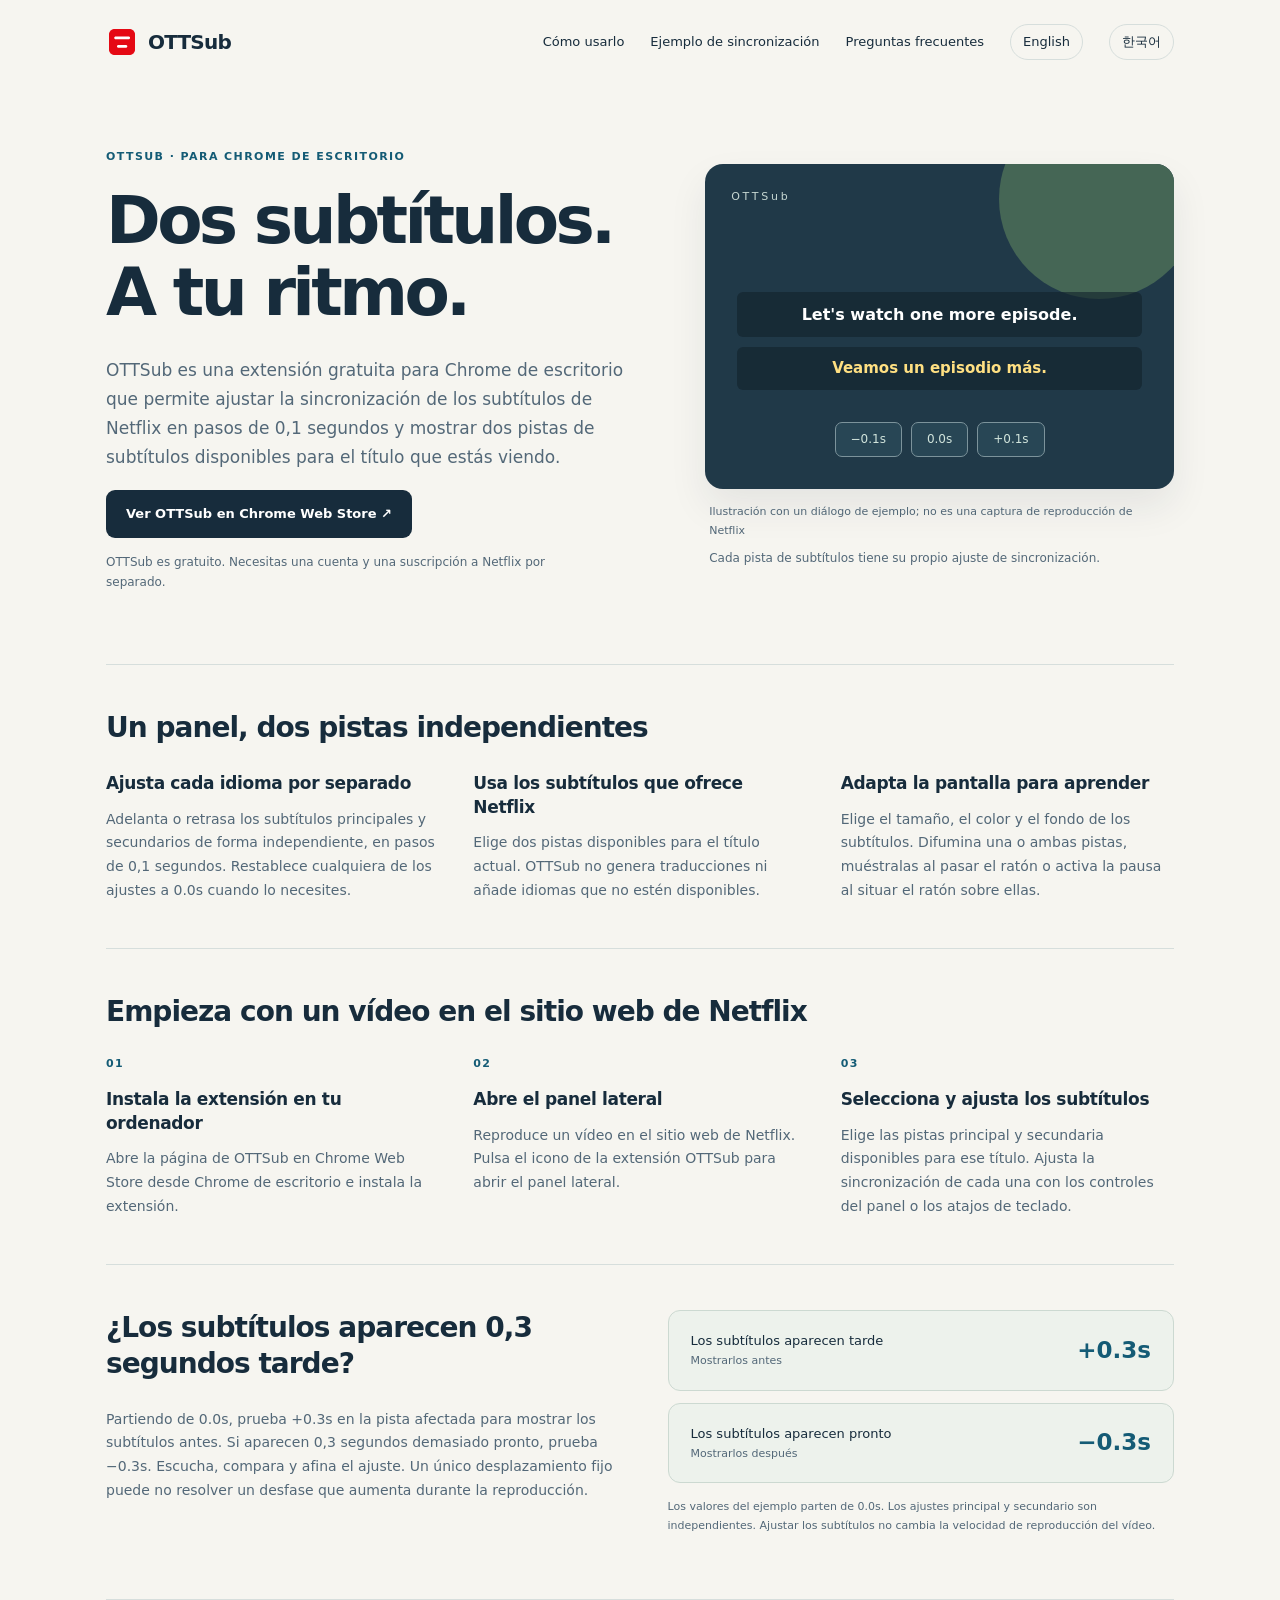
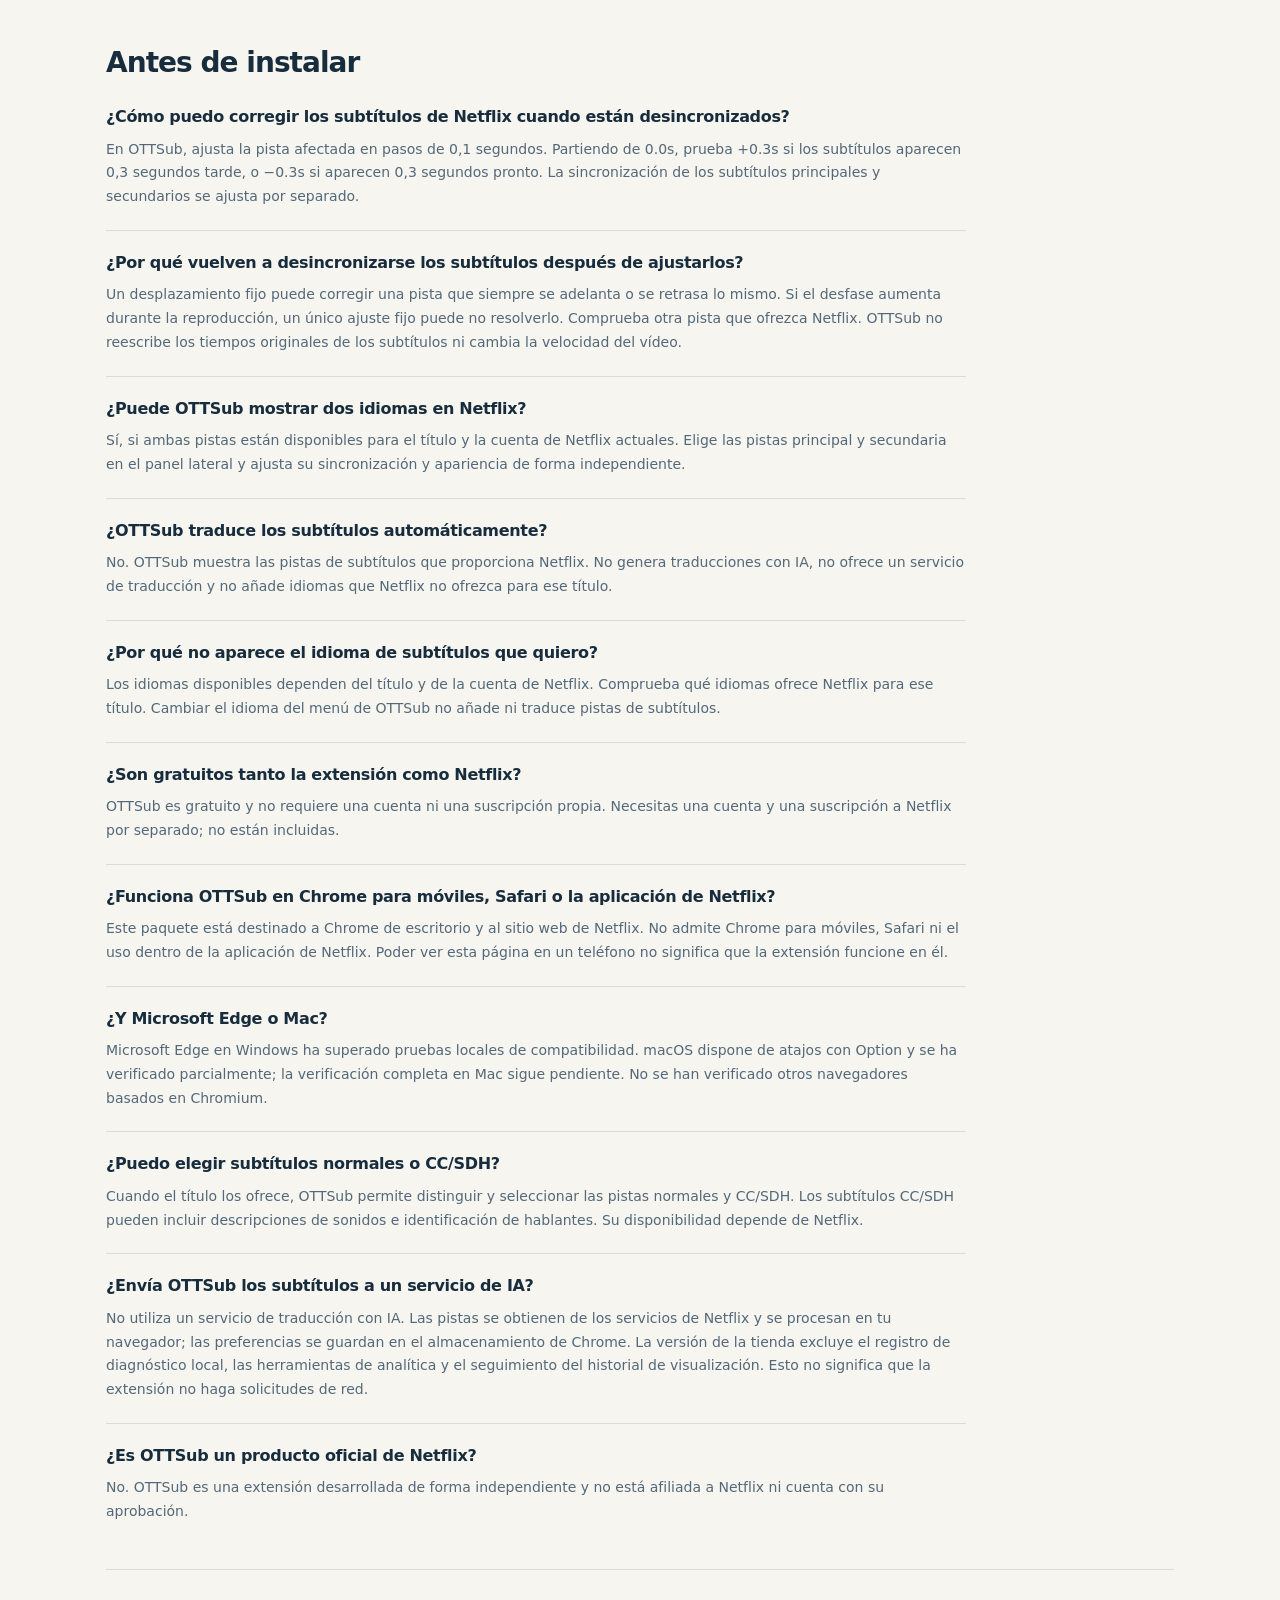
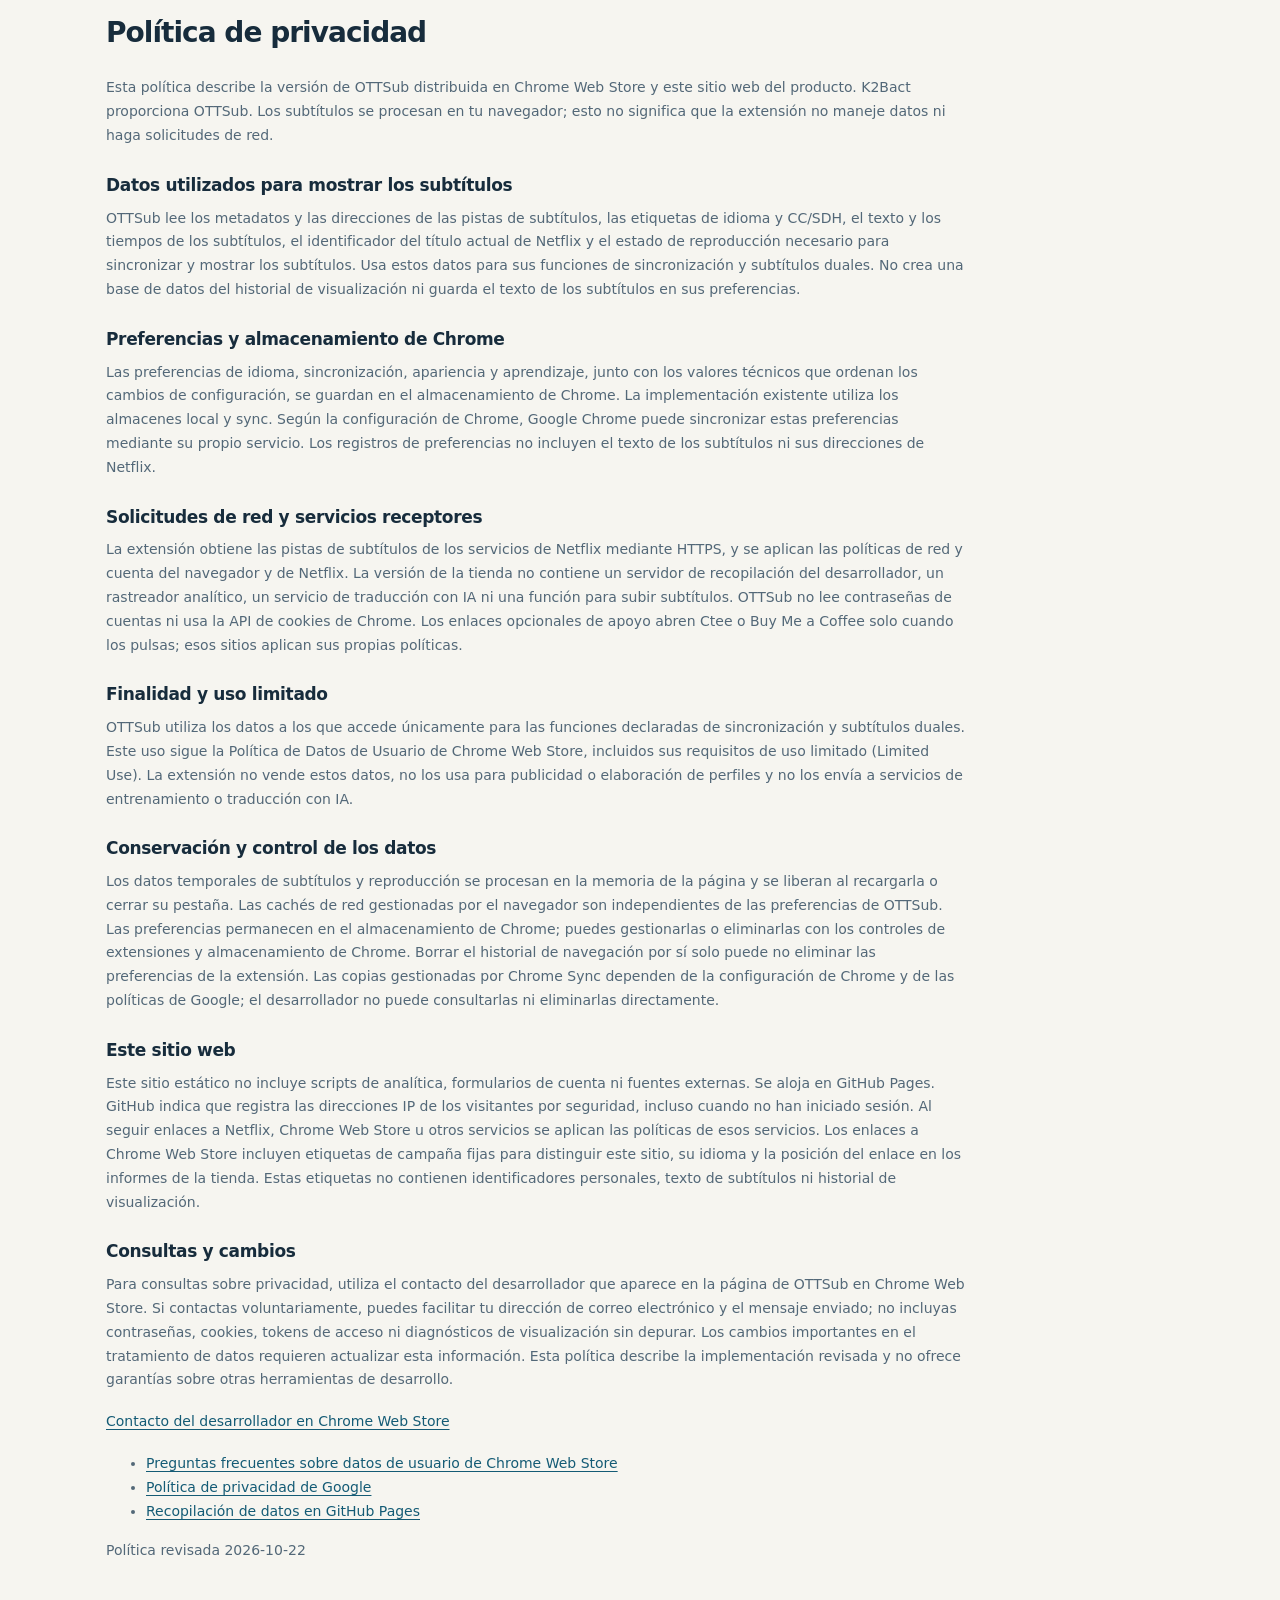
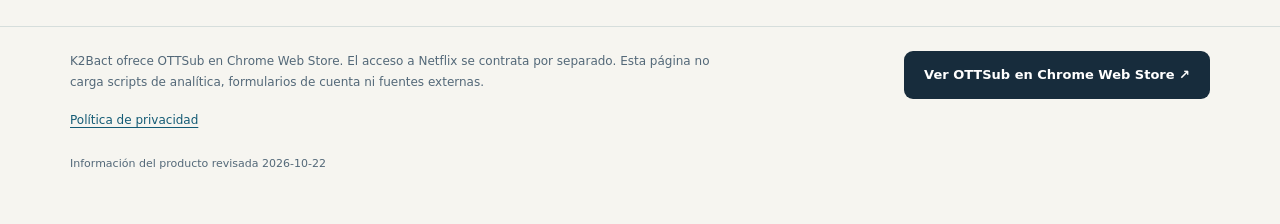
==== es/index.html @ af23ec10 "Add Spanish product page and three-language navigation" ====
<!doctype html>
<html lang="es">
<head>
<meta charset="utf-8"><meta name="viewport" content="width=device-width,initial-scale=1">
<title>OTTSub — Sincronización y subtítulos duales de Netflix para Chrome</title><meta name="description" content="Ajusta los subtítulos de Netflix en pasos de 0,1 segundos y muestra dos idiomas disponibles con OTTSub, una extensión gratuita para Chrome de escritorio. Netflix requiere una suscripción aparte.">
<meta name="robots" content="index,follow">
<meta property="og:type" content="website"><meta property="og:site_name" content="OTTSub"><meta property="og:title" content="OTTSub — Sincronización y subtítulos duales de Netflix para Chrome"><meta property="og:description" content="Ajusta los subtítulos de Netflix en pasos de 0,1 segundos y muestra dos idiomas disponibles con OTTSub, una extensión gratuita para Chrome de escritorio. Netflix requiere una suscripción aparte.">
<link rel="canonical" href="https://k2bact.github.io/ottsub-site/es/">
<link rel="alternate" hreflang="en" href="https://k2bact.github.io/ottsub-site/">
<link rel="alternate" hreflang="ko" href="https://k2bact.github.io/ottsub-site/ko/">
<link rel="alternate" hreflang="es" href="https://k2bact.github.io/ottsub-site/es/">
<link rel="alternate" hreflang="x-default" href="https://k2bact.github.io/ottsub-site/">
<meta property="og:url" content="https://k2bact.github.io/ottsub-site/es/">
<link rel="icon" href="../assets/icon.png"><link rel="stylesheet" href="../assets/site.css">
<script type="application/ld+json">{"@context":"https://schema.org","@type":"SoftwareApplication","name":"OTTSub","alternateName":"OTTSub - Subtitle Sync & Dual Subtitles for Netflix","identifier":"hlcahpgeildbabcchpkhemjjgjapbdkd","url":"https://k2bact.github.io/ottsub-site/es/","sameAs":["https://chromewebstore.google.com/detail/ottsub-subtitle-sync-dual/hlcahpgeildbabcchpkhemjjgjapbdkd"],"applicationCategory":"BrowserApplication","description":"OTTSub es una extensión gratuita para Chrome de escritorio que permite ajustar la sincronización de los subtítulos de Netflix en pasos de 0,1 segundos y mostrar dos pistas de subtítulos disponibles para el título que estás viendo.","inLanguage":"es","softwareRequirements":"OTTSub es gratuito. Necesitas una cuenta y una suscripción a Netflix por separado.","isAccessibleForFree":true,"offers":{"@type":"Offer","price":"0","priceCurrency":"USD","url":"https://chromewebstore.google.com/detail/ottsub-subtitle-sync-dual/hlcahpgeildbabcchpkhemjjgjapbdkd"},"featureList":["Adelanta o retrasa los subtítulos principales y secundarios de forma independiente, en pasos de 0,1 segundos. Restablece cualquiera de los ajustes a 0.0s cuando lo necesites.","Elige dos pistas disponibles para el título actual. OTTSub no genera traducciones ni añade idiomas que no estén disponibles.","Elige el tamaño, el color y el fondo de los subtítulos. Difumina una o ambas pistas, muéstralas al pasar el ratón o activa la pausa al situar el ratón sobre ellas."]}</script>
</head>
<body>
<a class="skip" href="#main">Ir al contenido</a>

<header class="wrap nav"><a class="brand" href="./"><img src="../assets/icon.png" alt="" width="32" height="32">OTTSub</a><nav aria-label="Navegación de la página" class="nav-links"><a href="#start">Cómo usarlo</a><a href="#timing">Ejemplo de sincronización</a><a href="#questions">Preguntas frecuentes</a><a class="language" href="../" lang="en" hreflang="en">English</a><a class="language" href="../ko/" lang="ko" hreflang="ko">한국어</a></nav></header>
<main id="main" class="wrap">
<div class="hero"><div><p class="eyebrow">OTTSub · para Chrome de escritorio</p><h1>Dos subtítulos.
A tu ritmo.</h1><p class="intro">OTTSub es una extensión gratuita para Chrome de escritorio que permite ajustar la sincronización de los subtítulos de Netflix en pasos de 0,1 segundos y mostrar dos pistas de subtítulos disponibles para el título que estás viendo.</p><a class="button" href="https://chromewebstore.google.com/detail/ottsub-subtitle-sync-dual/hlcahpgeildbabcchpkhemjjgjapbdkd?utm_source=ottsub_site&amp;utm_medium=referral&amp;utm_campaign=site_help_20261022_es_hero&amp;utm_content=es_hero">Ver OTTSub en Chrome Web Store ↗</a><p class="cost">OTTSub es gratuito. Necesitas una cuenta y una suscripción a Netflix por separado.</p></div>
<figure class="demo"><div class="screen"><span class="wordmark" aria-hidden="true">OTTSub</span><p class="subtitle" lang="en">Let&#39;s watch one more episode.</p><p class="subtitle secondary" lang="es">Veamos un episodio más.</p><div class="timing-chips" aria-hidden="true"><span class="chip">−0.1s</span><span class="chip">0.0s</span><span class="chip">+0.1s</span></div></div><figcaption>Ilustración con un diálogo de ejemplo; no es una captura de reproducción de Netflix</figcaption><p class="demo-note">Cada pista de subtítulos tiene su propio ajuste de sincronización.</p></figure></div>
<section aria-labelledby="features"><h2 id="features">Un panel, dos pistas independientes</h2><div class="features"><article><h3>Ajusta cada idioma por separado</h3><p>Adelanta o retrasa los subtítulos principales y secundarios de forma independiente, en pasos de 0,1 segundos. Restablece cualquiera de los ajustes a 0.0s cuando lo necesites.</p></article><article><h3>Usa los subtítulos que ofrece Netflix</h3><p>Elige dos pistas disponibles para el título actual. OTTSub no genera traducciones ni añade idiomas que no estén disponibles.</p></article><article><h3>Adapta la pantalla para aprender</h3><p>Elige el tamaño, el color y el fondo de los subtítulos. Difumina una o ambas pistas, muéstralas al pasar el ratón o activa la pausa al situar el ratón sobre ellas.</p></article></div></section>
<section id="start" aria-labelledby="steps-title"><h2 id="steps-title">Empieza con un vídeo en el sitio web de Netflix</h2><ol class="steps"><li><h3>Instala la extensión en tu ordenador</h3><p>Abre la página de OTTSub en Chrome Web Store desde Chrome de escritorio e instala la extensión.</p></li><li><h3>Abre el panel lateral</h3><p>Reproduce un vídeo en el sitio web de Netflix. Pulsa el icono de la extensión OTTSub para abrir el panel lateral.</p></li><li><h3>Selecciona y ajusta los subtítulos</h3><p>Elige las pistas principal y secundaria disponibles para ese título. Ajusta la sincronización de cada una con los controles del panel o los atajos de teclado.</p></li></ol></section>
<section id="timing" class="example" aria-labelledby="timing-title"><div><h2 id="timing-title">¿Los subtítulos aparecen 0,3 segundos tarde?</h2><p>Partiendo de 0.0s, prueba +0.3s en la pista afectada para mostrar los subtítulos antes. Si aparecen 0,3 segundos demasiado pronto, prueba −0.3s. Escucha, compara y afina el ajuste. Un único desplazamiento fijo puede no resolver un desfase que aumenta durante la reproducción.</p></div><div><div class="offsets"><div class="offset-row"><span>Los subtítulos aparecen tarde</span><strong>+0.3s</strong><small>Mostrarlos antes</small></div><div class="offset-row"><span>Los subtítulos aparecen pronto</span><strong>−0.3s</strong><small>Mostrarlos después</small></div></div><p class="fine-print">Los valores del ejemplo parten de 0.0s. Los ajustes principal y secundario son independientes. Ajustar los subtítulos no cambia la velocidad de reproducción del vídeo.</p></div></section>
<section id="questions" aria-labelledby="faq-title"><h2 id="faq-title">Antes de instalar</h2><div class="faq"><article><h3>¿Cómo puedo corregir los subtítulos de Netflix cuando están desincronizados?</h3><p>En OTTSub, ajusta la pista afectada en pasos de 0,1 segundos. Partiendo de 0.0s, prueba +0.3s si los subtítulos aparecen 0,3 segundos tarde, o −0.3s si aparecen 0,3 segundos pronto. La sincronización de los subtítulos principales y secundarios se ajusta por separado.</p></article><article><h3>¿Por qué vuelven a desincronizarse los subtítulos después de ajustarlos?</h3><p>Un desplazamiento fijo puede corregir una pista que siempre se adelanta o se retrasa lo mismo. Si el desfase aumenta durante la reproducción, un único ajuste fijo puede no resolverlo. Comprueba otra pista que ofrezca Netflix. OTTSub no reescribe los tiempos originales de los subtítulos ni cambia la velocidad del vídeo.</p></article><article><h3>¿Puede OTTSub mostrar dos idiomas en Netflix?</h3><p>Sí, si ambas pistas están disponibles para el título y la cuenta de Netflix actuales. Elige las pistas principal y secundaria en el panel lateral y ajusta su sincronización y apariencia de forma independiente.</p></article><article><h3>¿OTTSub traduce los subtítulos automáticamente?</h3><p>No. OTTSub muestra las pistas de subtítulos que proporciona Netflix. No genera traducciones con IA, no ofrece un servicio de traducción y no añade idiomas que Netflix no ofrezca para ese título.</p></article><article><h3>¿Por qué no aparece el idioma de subtítulos que quiero?</h3><p>Los idiomas disponibles dependen del título y de la cuenta de Netflix. Comprueba qué idiomas ofrece Netflix para ese título. Cambiar el idioma del menú de OTTSub no añade ni traduce pistas de subtítulos.</p></article><article><h3>¿Son gratuitos tanto la extensión como Netflix?</h3><p>OTTSub es gratuito y no requiere una cuenta ni una suscripción propia. Necesitas una cuenta y una suscripción a Netflix por separado; no están incluidas.</p></article><article><h3>¿Funciona OTTSub en Chrome para móviles, Safari o la aplicación de Netflix?</h3><p>Este paquete está destinado a Chrome de escritorio y al sitio web de Netflix. No admite Chrome para móviles, Safari ni el uso dentro de la aplicación de Netflix. Poder ver esta página en un teléfono no significa que la extensión funcione en él.</p></article><article><h3>¿Y Microsoft Edge o Mac?</h3><p>Microsoft Edge en Windows ha superado pruebas locales de compatibilidad. macOS dispone de atajos con Option y se ha verificado parcialmente; la verificación completa en Mac sigue pendiente. No se han verificado otros navegadores basados en Chromium.</p></article><article><h3>¿Puedo elegir subtítulos normales o CC/SDH?</h3><p>Cuando el título los ofrece, OTTSub permite distinguir y seleccionar las pistas normales y CC/SDH. Los subtítulos CC/SDH pueden incluir descripciones de sonidos e identificación de hablantes. Su disponibilidad depende de Netflix.</p></article><article><h3>¿Envía OTTSub los subtítulos a un servicio de IA?</h3><p>No utiliza un servicio de traducción con IA. Las pistas se obtienen de los servicios de Netflix y se procesan en tu navegador; las preferencias se guardan en el almacenamiento de Chrome. La versión de la tienda excluye el registro de diagnóstico local, las herramientas de analítica y el seguimiento del historial de visualización. Esto no significa que la extensión no haga solicitudes de red.</p></article><article><h3>¿Es OTTSub un producto oficial de Netflix?</h3><p>No. OTTSub es una extensión desarrollada de forma independiente y no está afiliada a Netflix ni cuenta con su aprobación.</p></article></div></section>
<section id="privacy" class="privacy" aria-labelledby="privacy-title"><h2 id="privacy-title">Política de privacidad</h2><div class="policy-body"><p>Esta política describe la versión de OTTSub distribuida en Chrome Web Store y este sitio web del producto. K2Bact proporciona OTTSub. Los subtítulos se procesan en tu navegador; esto no significa que la extensión no maneje datos ni haga solicitudes de red.</p><article><h3>Datos utilizados para mostrar los subtítulos</h3><p>OTTSub lee los metadatos y las direcciones de las pistas de subtítulos, las etiquetas de idioma y CC/SDH, el texto y los tiempos de los subtítulos, el identificador del título actual de Netflix y el estado de reproducción necesario para sincronizar y mostrar los subtítulos. Usa estos datos para sus funciones de sincronización y subtítulos duales. No crea una base de datos del historial de visualización ni guarda el texto de los subtítulos en sus preferencias.</p></article><article><h3>Preferencias y almacenamiento de Chrome</h3><p>Las preferencias de idioma, sincronización, apariencia y aprendizaje, junto con los valores técnicos que ordenan los cambios de configuración, se guardan en el almacenamiento de Chrome. La implementación existente utiliza los almacenes local y sync. Según la configuración de Chrome, Google Chrome puede sincronizar estas preferencias mediante su propio servicio. Los registros de preferencias no incluyen el texto de los subtítulos ni sus direcciones de Netflix.</p></article><article><h3>Solicitudes de red y servicios receptores</h3><p>La extensión obtiene las pistas de subtítulos de los servicios de Netflix mediante HTTPS, y se aplican las políticas de red y cuenta del navegador y de Netflix. La versión de la tienda no contiene un servidor de recopilación del desarrollador, un rastreador analítico, un servicio de traducción con IA ni una función para subir subtítulos. OTTSub no lee contraseñas de cuentas ni usa la API de cookies de Chrome. Los enlaces opcionales de apoyo abren Ctee o Buy Me a Coffee solo cuando los pulsas; esos sitios aplican sus propias políticas.</p></article><article><h3>Finalidad y uso limitado</h3><p>OTTSub utiliza los datos a los que accede únicamente para las funciones declaradas de sincronización y subtítulos duales. Este uso sigue la Política de Datos de Usuario de Chrome Web Store, incluidos sus requisitos de uso limitado (Limited Use). La extensión no vende estos datos, no los usa para publicidad o elaboración de perfiles y no los envía a servicios de entrenamiento o traducción con IA.</p></article><article><h3>Conservación y control de los datos</h3><p>Los datos temporales de subtítulos y reproducción se procesan en la memoria de la página y se liberan al recargarla o cerrar su pestaña. Las cachés de red gestionadas por el navegador son independientes de las preferencias de OTTSub. Las preferencias permanecen en el almacenamiento de Chrome; puedes gestionarlas o eliminarlas con los controles de extensiones y almacenamiento de Chrome. Borrar el historial de navegación por sí solo puede no eliminar las preferencias de la extensión. Las copias gestionadas por Chrome Sync dependen de la configuración de Chrome y de las políticas de Google; el desarrollador no puede consultarlas ni eliminarlas directamente.</p></article><article><h3>Este sitio web</h3><p>Este sitio estático no incluye scripts de analítica, formularios de cuenta ni fuentes externas. Se aloja en GitHub Pages. GitHub indica que registra las direcciones IP de los visitantes por seguridad, incluso cuando no han iniciado sesión. Al seguir enlaces a Netflix, Chrome Web Store u otros servicios se aplican las políticas de esos servicios. Los enlaces a Chrome Web Store incluyen etiquetas de campaña fijas para distinguir este sitio, su idioma y la posición del enlace en los informes de la tienda. Estas etiquetas no contienen identificadores personales, texto de subtítulos ni historial de visualización.</p></article><article><h3>Consultas y cambios</h3><p>Para consultas sobre privacidad, utiliza el contacto del desarrollador que aparece en la página de OTTSub en Chrome Web Store. Si contactas voluntariamente, puedes facilitar tu dirección de correo electrónico y el mensaje enviado; no incluyas contraseñas, cookies, tokens de acceso ni diagnósticos de visualización sin depurar. Los cambios importantes en el tratamiento de datos requieren actualizar esta información. Esta política describe la implementación revisada y no ofrece garantías sobre otras herramientas de desarrollo.</p></article><p><a href="https://chromewebstore.google.com/detail/ottsub-subtitle-sync-dual/hlcahpgeildbabcchpkhemjjgjapbdkd?utm_source=ottsub_site&amp;utm_medium=referral&amp;utm_campaign=site_help_20261022_es_privacy&amp;utm_content=es_privacy">Contacto del desarrollador en Chrome Web Store</a></p><ul><li><a href="https://developer.chrome.com/docs/webstore/program-policies/user-data-faq">Preguntas frecuentes sobre datos de usuario de Chrome Web Store</a></li><li><a href="https://policies.google.com/privacy">Política de privacidad de Google</a></li><li><a href="https://docs.github.com/en/pages/getting-started-with-github-pages/what-is-github-pages#data-collection">Recopilación de datos en GitHub Pages</a></li></ul><p class="reviewed">Política revisada <time datetime="2026-10-22">2026-10-22</time></p></div></section>
</main><footer><div class="wrap closing"><div><p>K2Bact ofrece OTTSub en Chrome Web Store. El acceso a Netflix se contrata por separado. Esta página no carga scripts de analítica, formularios de cuenta ni fuentes externas.</p><p><a href="#privacy">Política de privacidad</a></p><span class="reviewed">Información del producto revisada <time datetime="2026-10-22">2026-10-22</time></span></div><a class="button" href="https://chromewebstore.google.com/detail/ottsub-subtitle-sync-dual/hlcahpgeildbabcchpkhemjjgjapbdkd?utm_source=ottsub_site&amp;utm_medium=referral&amp;utm_campaign=site_help_20261022_es_footer&amp;utm_content=es_footer">Ver OTTSub en Chrome Web Store ↗</a></div></footer>
</body></html>
---- assets/site.css ----
:root{color-scheme:light;--paper:#f6f5f0;--ink:#172c3c;--muted:#536878;--line:#d6dedc;--blue:#145b75;--mint:#dce9df;--white:#fff;--radius:18px;font-family:Inter,ui-sans-serif,system-ui,-apple-system,BlinkMacSystemFont,"Segoe UI","Malgun Gothic",sans-serif}
*{box-sizing:border-box}html{scroll-behavior:smooth;scroll-padding-top:24px}body{margin:0;background:var(--paper);color:var(--ink);line-height:1.7}a{color:var(--blue);text-underline-offset:.22em}a:hover{text-decoration-thickness:2px}a:focus-visible{outline:3px solid #b06a21;outline-offset:5px;border-radius:3px}.skip{position:absolute;top:-100px;left:20px;padding:10px;background:var(--white);z-index:10}.skip:focus{top:10px}.wrap{max-width:1140px;margin:auto;padding:0 36px}.preview{margin:0;background:var(--mint);text-align:center;padding:9px 20px;font-size:12px;color:#264b3b}.nav{display:flex;align-items:center;justify-content:space-between;gap:24px;padding-top:24px;padding-bottom:24px}.brand{display:inline-flex;align-items:center;gap:10px;color:var(--ink);font-size:20px;font-weight:800;text-decoration:none;letter-spacing:-.04em}.brand img{width:32px;height:32px}.nav-links{display:flex;align-items:center;gap:26px;font-size:13px}.nav-links a{text-decoration:none;color:var(--ink)}.language{border:1px solid var(--line);padding:6px 12px;border-radius:99px;white-space:nowrap}.hero{display:grid;grid-template-columns:1.15fr 1fr;align-items:center;gap:60px;padding:64px 0 72px}.eyebrow{text-transform:uppercase;letter-spacing:.13em;font-size:11px;font-weight:800;color:var(--blue);margin:0 0 18px}h1{font-size:clamp(42px,5.2vw,66px);font-weight:650;letter-spacing:-.055em;line-height:1.1;margin:0 0 26px;white-space:pre-line}p{margin:0 0 18px}.intro{font-size:17px;color:var(--muted);max-width:560px}.button{display:inline-block;background:var(--ink);color:#fff;text-decoration:none;border-radius:9px;padding:13px 20px;font-size:13px;font-weight:650}.button:hover{background:var(--blue)}.cost{color:var(--muted);font-size:12px;margin:14px 0 0;max-width:470px}.demo{margin:0}.screen{border-radius:var(--radius);background:#203948;min-height:325px;overflow:hidden;box-shadow:0 18px 38px #172c3c14;display:flex;flex-direction:column;justify-content:flex-end;padding:32px;position:relative}.screen:before{content:"";position:absolute;width:200px;height:200px;border-radius:100%;background:#456655;top:-65px;right:-25px}.screen .wordmark{position:absolute;top:24px;left:26px;font-size:11px;letter-spacing:.25em;color:#c6d7d2}.subtitle{position:relative;text-align:center;margin:0 0 10px;padding:9px 10px;border-radius:6px;background:#12222c9e;color:#fff;font-weight:600;font-size:16px}.subtitle.secondary{color:#ffe082;font-size:15px}.timing-chips{display:flex;justify-content:center;gap:9px;position:relative;margin-top:22px}.chip{border:1px solid #7c939b;background:#284655;color:#d1e4dc;border-radius:7px;font-size:12px;padding:6px 15px;font-variant-numeric:tabular-nums}.demo figcaption{font-size:11px;color:var(--muted);margin:14px 4px 0}.demo-note{font-size:12px;margin:8px 4px;color:var(--muted)}section{border-top:1px solid var(--line);padding:45px 0}h2{font-size:28px;letter-spacing:-.035em;line-height:1.3;font-weight:650;margin:0 0 25px}h3{font-size:17px;line-height:1.4;margin:0 0 12px;letter-spacing:-.02em}.features{display:grid;grid-template-columns:repeat(3,1fr);gap:34px}.features p,.steps p{font-size:14px;color:var(--muted);margin-bottom:0}.steps{list-style:none;padding:0;margin:0;display:grid;grid-template-columns:repeat(3,1fr);gap:34px;counter-reset:step}.steps li{counter-increment:step}.steps li:before{content:"0" counter(step);color:var(--blue);font-size:11px;font-weight:800;display:block;margin-bottom:14px;letter-spacing:.12em}.example{display:grid;grid-template-columns:1fr 1fr;gap:55px;align-items:start}.example p{font-size:14px;color:var(--muted)}.offsets{display:grid;gap:12px}.offset-row{display:grid;grid-template-columns:1fr auto;gap:0 18px;padding:19px 22px;border:1px solid #ccd9d1;border-radius:12px;background:#edf2ec;font-size:13px}.offset-row strong{font-size:23px;color:var(--blue);grid-column:2;grid-row:1/3;align-self:center;font-variant-numeric:tabular-nums}.offset-row small{font-size:11px;color:var(--muted)}.example .fine-print{font-size:11px;margin-top:15px}.faq{max-width:860px}.faq article{padding:21px 0;border-bottom:1px solid var(--line)}.faq article:first-child{padding-top:0}.faq article:last-child{border-bottom:0;padding-bottom:0}.faq h3{font-size:16px;margin-bottom:9px}.faq p{font-size:14px;color:var(--muted);margin-bottom:0}.closing{padding:24px 0 48px;display:flex;justify-content:space-between;gap:30px;align-items:start}.closing p{font-size:12px;color:var(--muted);max-width:670px}.reviewed{font-size:11px;color:var(--muted)}footer{border-top:1px solid var(--line)}
@media(max-width:800px){.wrap{padding:0 24px}.nav-links{gap:16px}.nav-links a:not(.language){display:none}.hero{grid-template-columns:1fr;gap:35px;padding:38px 0 42px;max-width:650px}.intro{max-width:100%}.screen{min-height:280px}.features,.steps{grid-template-columns:1fr;gap:28px}.example{grid-template-columns:1fr;gap:18px}.closing{display:block}.closing .button{margin-top:8px}h2{font-size:25px}}
@media(prefers-reduced-motion:reduce){html{scroll-behavior:auto}}
.policy-body{max-width:860px;overflow-wrap:anywhere}.policy-body p,.policy-body li{font-size:14px;color:var(--muted)}.policy-body article{margin-top:26px}.policy-body h3{margin-bottom:9px}.policy-body a{color:var(--blue)}

/* Multiple language links wrap as a group on narrow screens. */
.nav,.nav-links{flex-wrap:wrap}.nav-links{row-gap:10px}
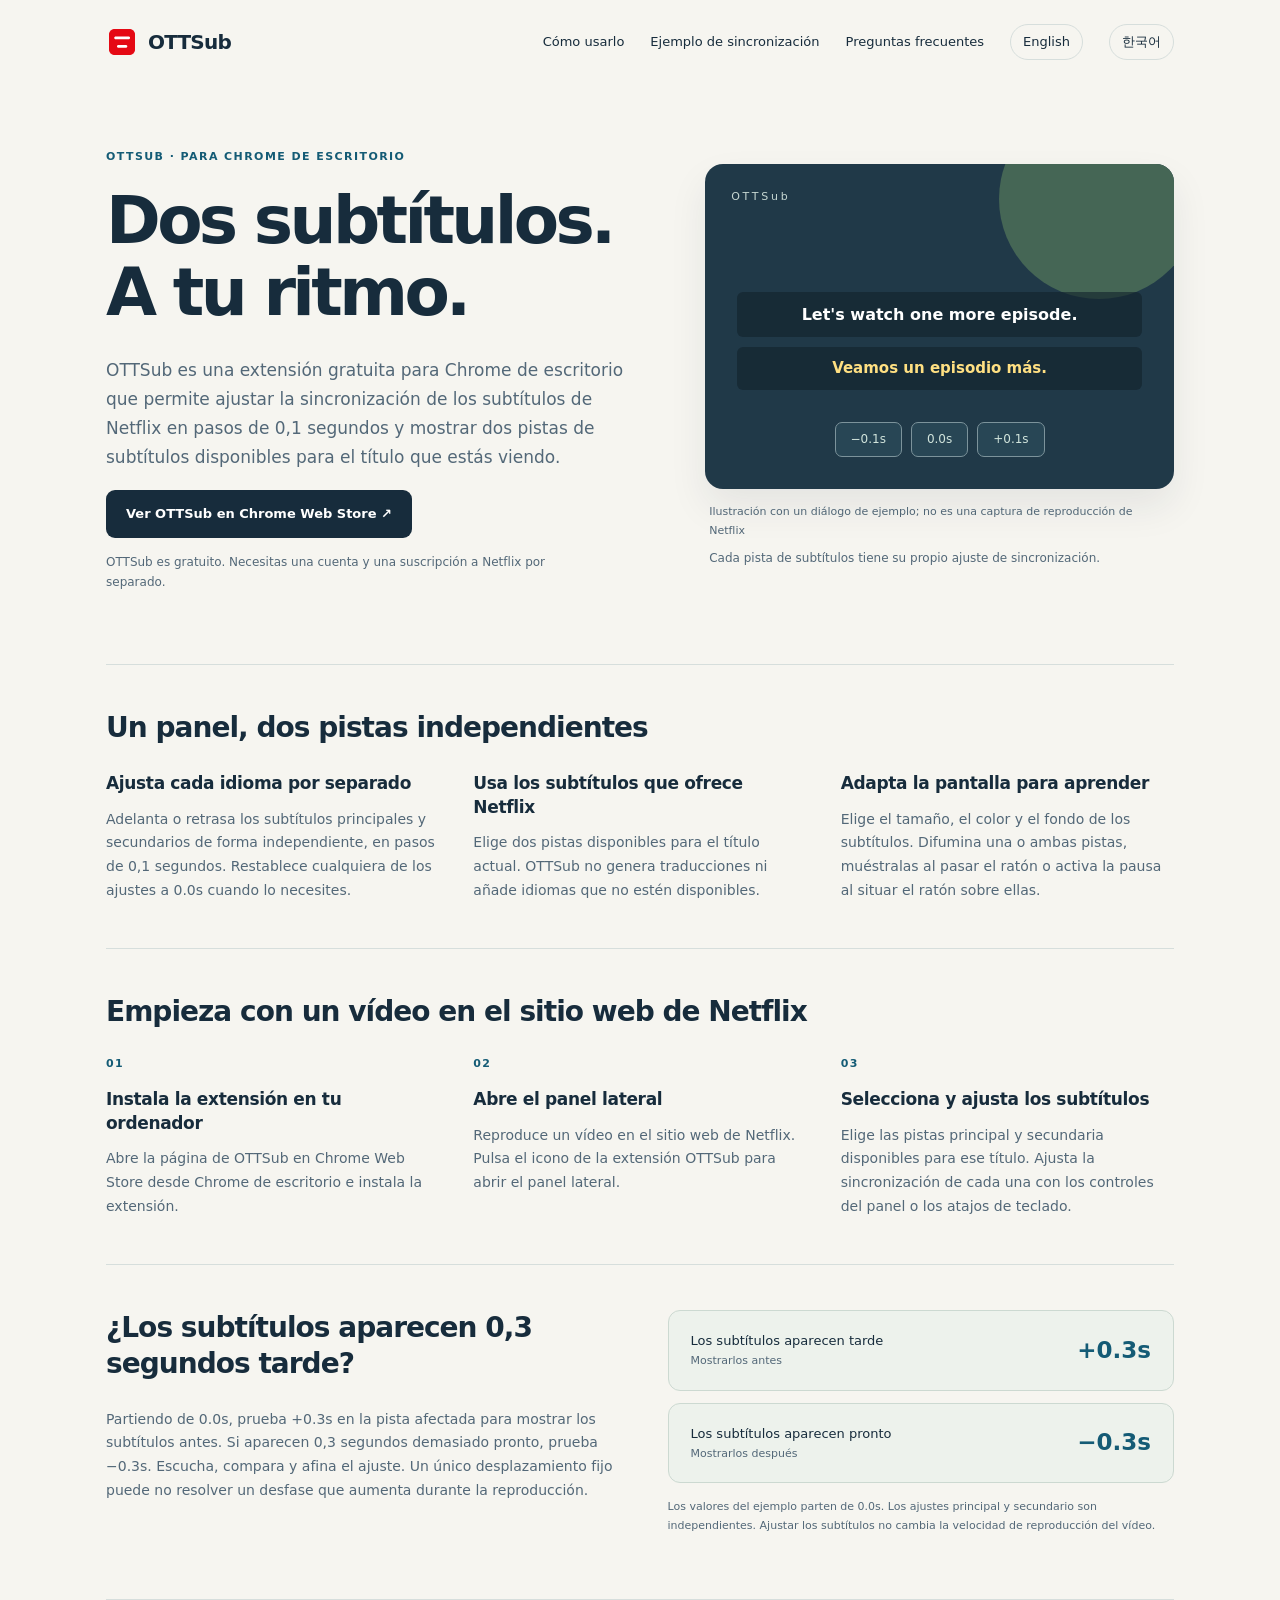
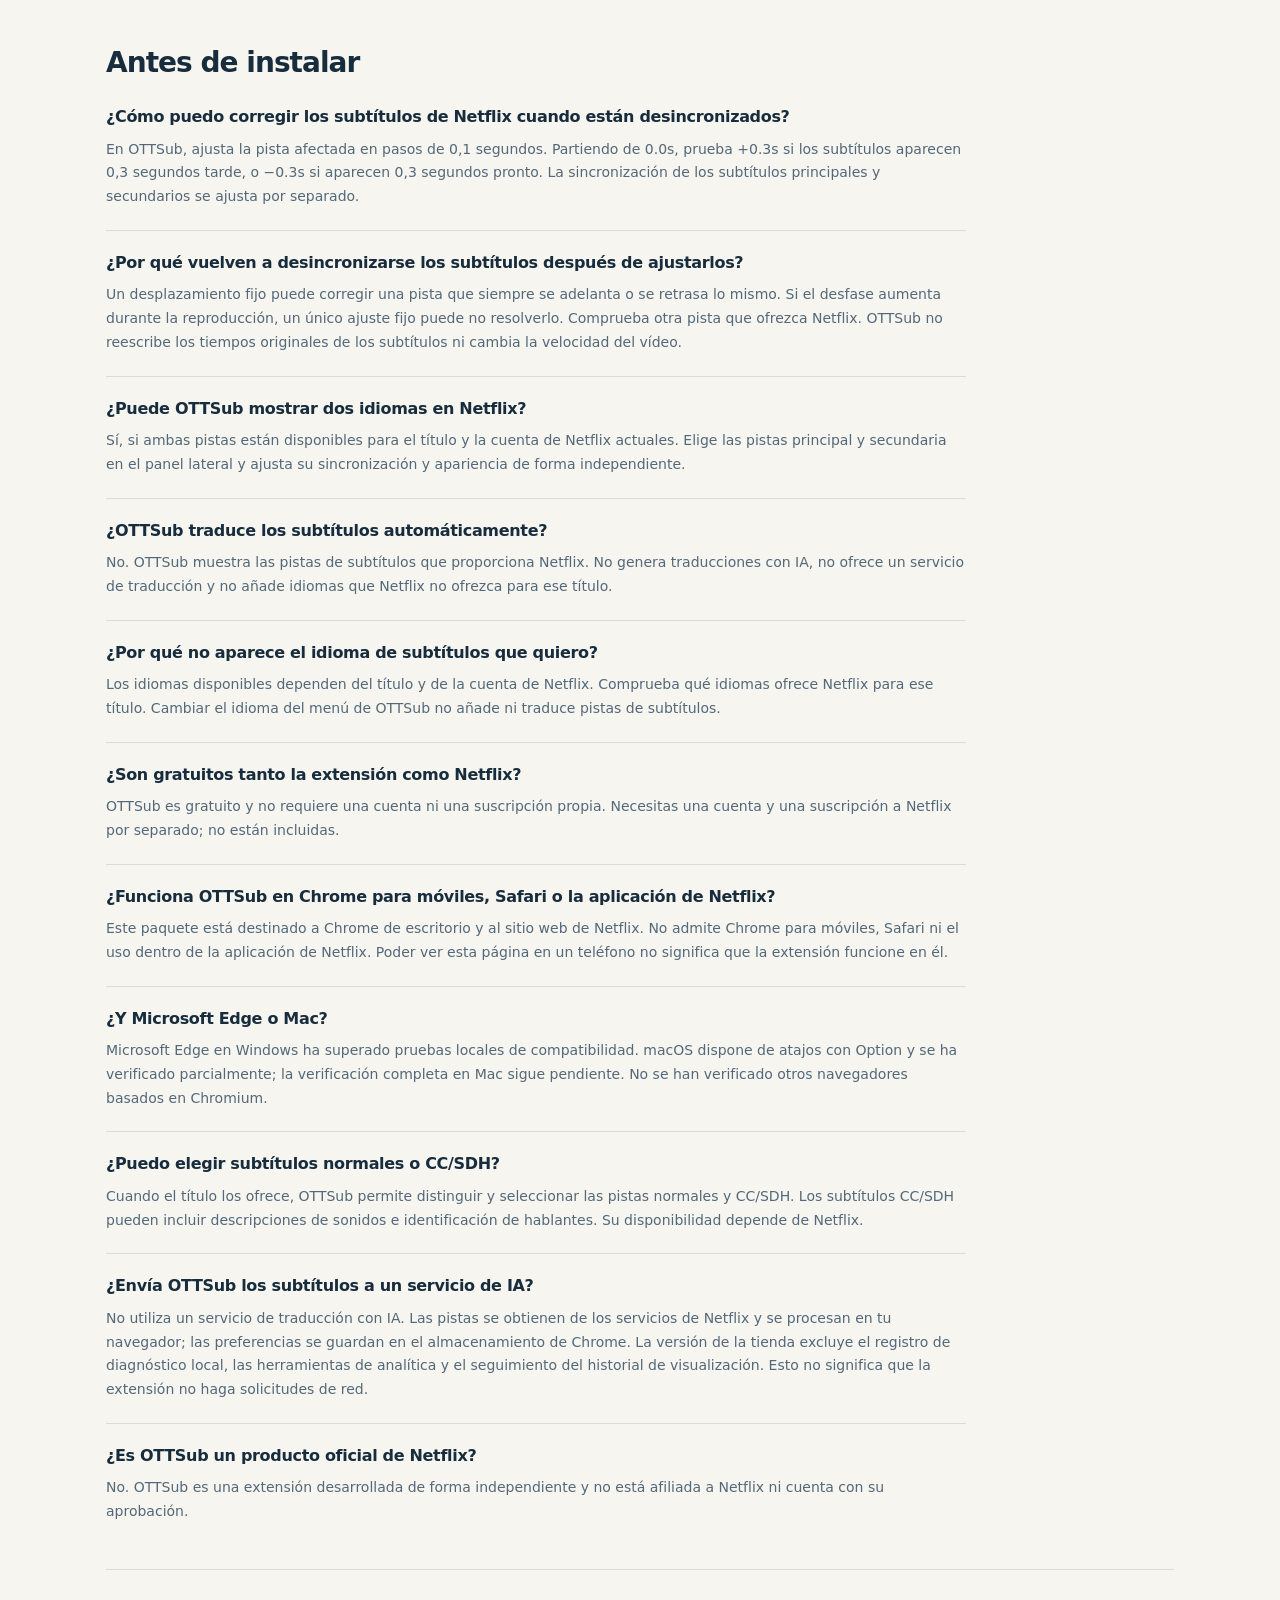
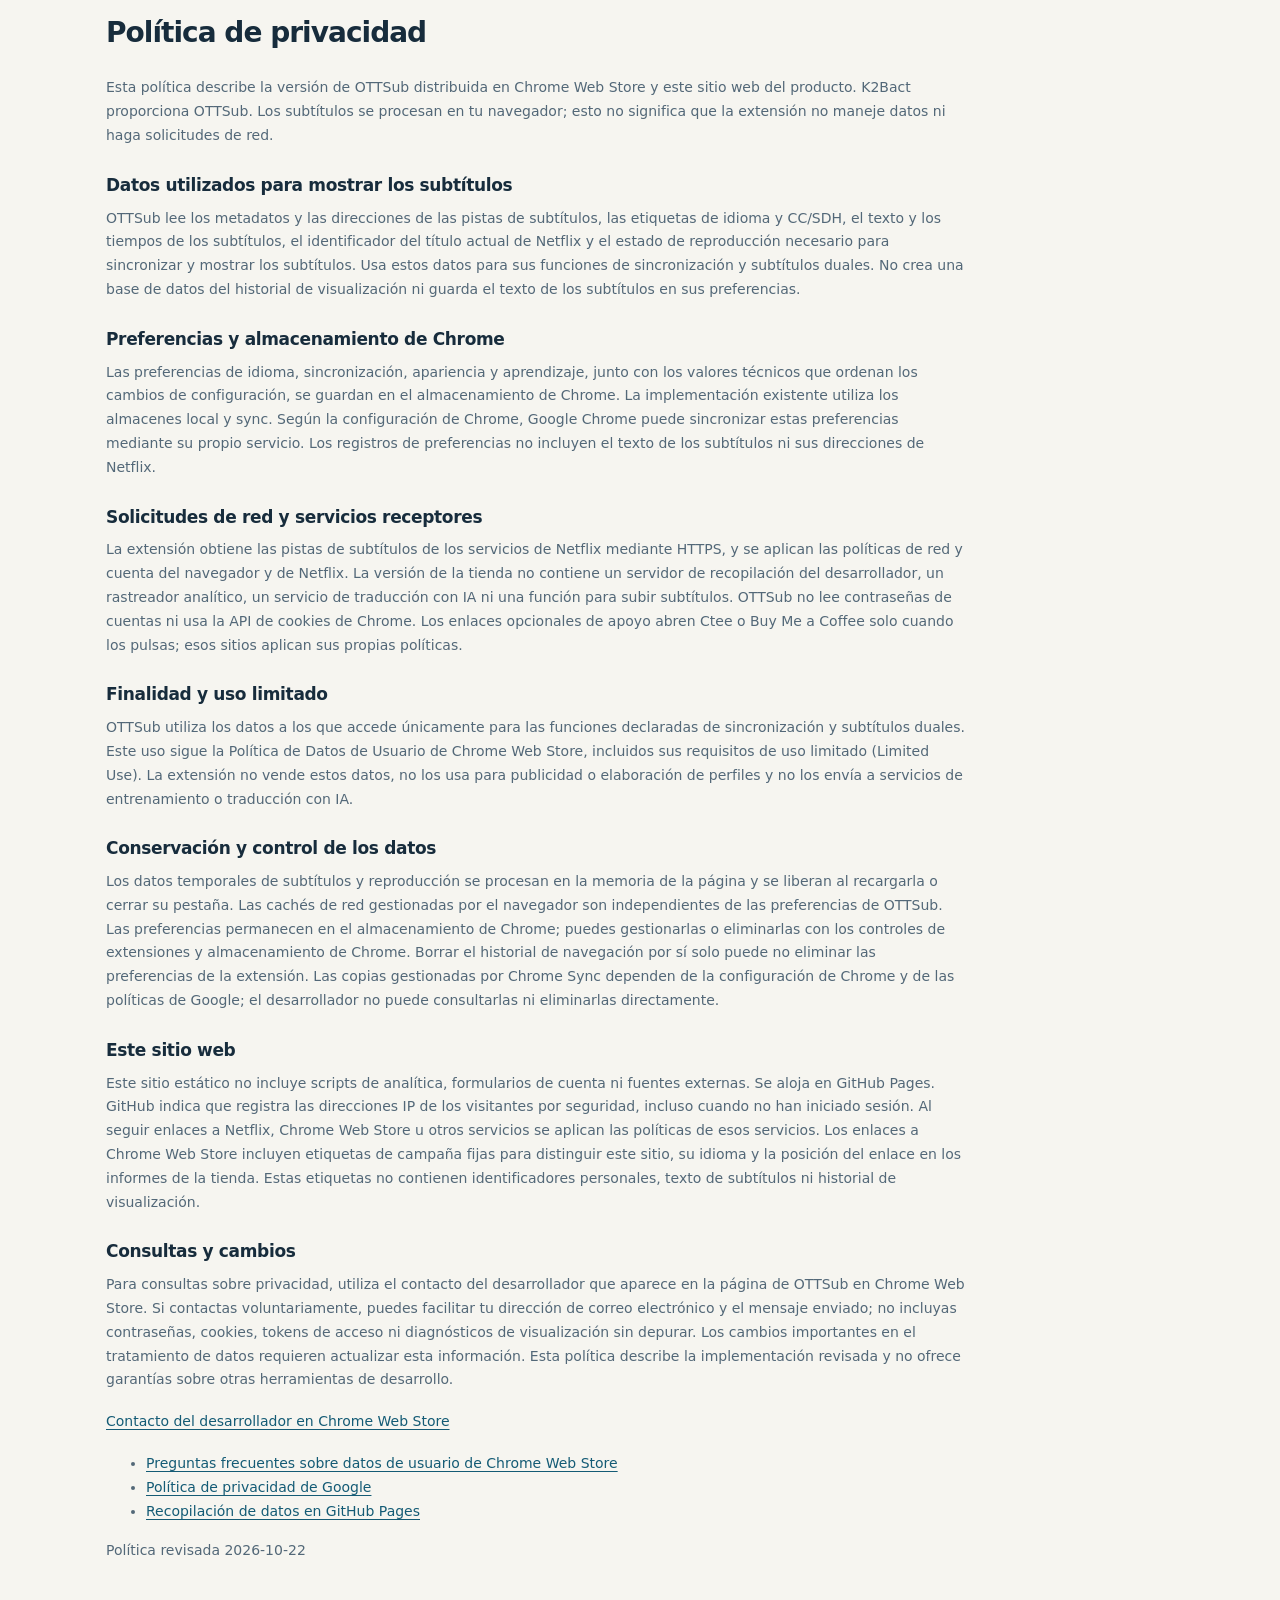
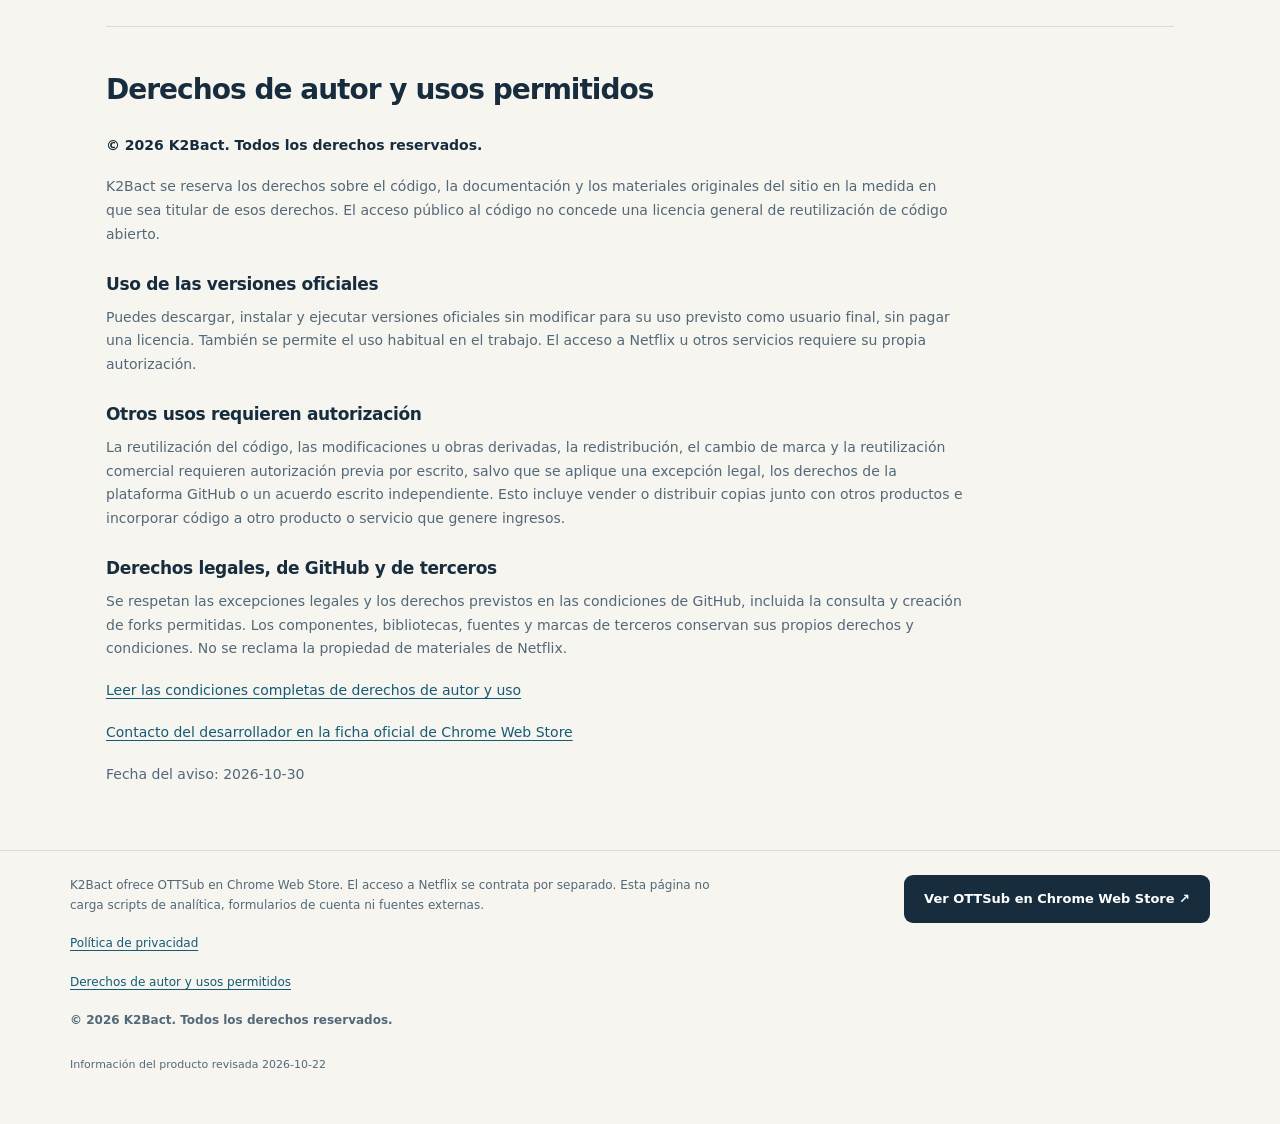
==== commit 7ec19b6d: "Add K2Bact copyright and permitted-use notices in three languages" ====
--- a/es/index.html
+++ b/es/index.html
@@ -12,7 +12,7 @@
 <link rel="alternate" hreflang="x-default" href="https://k2bact.github.io/ottsub-site/">
 <meta property="og:url" content="https://k2bact.github.io/ottsub-site/es/">
 <link rel="icon" href="../assets/icon.png"><link rel="stylesheet" href="../assets/site.css">
-<script type="application/ld+json">{"@context":"https://schema.org","@type":"SoftwareApplication","name":"OTTSub","alternateName":"OTTSub - Subtitle Sync & Dual Subtitles for Netflix","identifier":"hlcahpgeildbabcchpkhemjjgjapbdkd","url":"https://k2bact.github.io/ottsub-site/es/","sameAs":["https://chromewebstore.google.com/detail/ottsub-subtitle-sync-dual/hlcahpgeildbabcchpkhemjjgjapbdkd"],"applicationCategory":"BrowserApplication","description":"OTTSub es una extensión gratuita para Chrome de escritorio que permite ajustar la sincronización de los subtítulos de Netflix en pasos de 0,1 segundos y mostrar dos pistas de subtítulos disponibles para el título que estás viendo.","inLanguage":"es","softwareRequirements":"OTTSub es gratuito. Necesitas una cuenta y una suscripción a Netflix por separado.","isAccessibleForFree":true,"offers":{"@type":"Offer","price":"0","priceCurrency":"USD","url":"https://chromewebstore.google.com/detail/ottsub-subtitle-sync-dual/hlcahpgeildbabcchpkhemjjgjapbdkd"},"featureList":["Adelanta o retrasa los subtítulos principales y secundarios de forma independiente, en pasos de 0,1 segundos. Restablece cualquiera de los ajustes a 0.0s cuando lo necesites.","Elige dos pistas disponibles para el título actual. OTTSub no genera traducciones ni añade idiomas que no estén disponibles.","Elige el tamaño, el color y el fondo de los subtítulos. Difumina una o ambas pistas, muéstralas al pasar el ratón o activa la pausa al situar el ratón sobre ellas."]}</script>
+<script type="application/ld+json">{"@context":"https://schema.org","@type":"SoftwareApplication","name":"OTTSub","alternateName":"OTTSub - Subtitle Sync & Dual Subtitles for Netflix","identifier":"hlcahpgeildbabcchpkhemjjgjapbdkd","url":"https://k2bact.github.io/ottsub-site/es/","sameAs":["https://chromewebstore.google.com/detail/ottsub-subtitle-sync-dual/hlcahpgeildbabcchpkhemjjgjapbdkd"],"applicationCategory":"BrowserApplication","description":"OTTSub es una extensión gratuita para Chrome de escritorio que permite ajustar la sincronización de los subtítulos de Netflix en pasos de 0,1 segundos y mostrar dos pistas de subtítulos disponibles para el título que estás viendo.","inLanguage":"es","softwareRequirements":"OTTSub es gratuito. Necesitas una cuenta y una suscripción a Netflix por separado.","isAccessibleForFree":true,"offers":{"@type":"Offer","price":"0","priceCurrency":"USD","url":"https://chromewebstore.google.com/detail/ottsub-subtitle-sync-dual/hlcahpgeildbabcchpkhemjjgjapbdkd"},"featureList":["Adelanta o retrasa los subtítulos principales y secundarios de forma independiente, en pasos de 0,1 segundos. Restablece cualquiera de los ajustes a 0.0s cuando lo necesites.","Elige dos pistas disponibles para el título actual. OTTSub no genera traducciones ni añade idiomas que no estén disponibles.","Elige el tamaño, el color y el fondo de los subtítulos. Difumina una o ambas pistas, muéstralas al pasar el ratón o activa la pausa al situar el ratón sobre ellas."],"copyrightNotice":"Copyright (c) 2026 K2Bact. All rights reserved.","copyrightYear":2026,"license":"https://k2bact.github.io/ottsub-site/LICENSE.txt"}</script>
 </head>
 <body>
 <a class="skip" href="#main">Ir al contenido</a>
@@ -27,5 +27,6 @@
 <section id="timing" class="example" aria-labelledby="timing-title"><div><h2 id="timing-title">¿Los subtítulos aparecen 0,3 segundos tarde?</h2><p>Partiendo de 0.0s, prueba +0.3s en la pista afectada para mostrar los subtítulos antes. Si aparecen 0,3 segundos demasiado pronto, prueba −0.3s. Escucha, compara y afina el ajuste. Un único desplazamiento fijo puede no resolver un desfase que aumenta durante la reproducción.</p></div><div><div class="offsets"><div class="offset-row"><span>Los subtítulos aparecen tarde</span><strong>+0.3s</strong><small>Mostrarlos antes</small></div><div class="offset-row"><span>Los subtítulos aparecen pronto</span><strong>−0.3s</strong><small>Mostrarlos después</small></div></div><p class="fine-print">Los valores del ejemplo parten de 0.0s. Los ajustes principal y secundario son independientes. Ajustar los subtítulos no cambia la velocidad de reproducción del vídeo.</p></div></section>
 <section id="questions" aria-labelledby="faq-title"><h2 id="faq-title">Antes de instalar</h2><div class="faq"><article><h3>¿Cómo puedo corregir los subtítulos de Netflix cuando están desincronizados?</h3><p>En OTTSub, ajusta la pista afectada en pasos de 0,1 segundos. Partiendo de 0.0s, prueba +0.3s si los subtítulos aparecen 0,3 segundos tarde, o −0.3s si aparecen 0,3 segundos pronto. La sincronización de los subtítulos principales y secundarios se ajusta por separado.</p></article><article><h3>¿Por qué vuelven a desincronizarse los subtítulos después de ajustarlos?</h3><p>Un desplazamiento fijo puede corregir una pista que siempre se adelanta o se retrasa lo mismo. Si el desfase aumenta durante la reproducción, un único ajuste fijo puede no resolverlo. Comprueba otra pista que ofrezca Netflix. OTTSub no reescribe los tiempos originales de los subtítulos ni cambia la velocidad del vídeo.</p></article><article><h3>¿Puede OTTSub mostrar dos idiomas en Netflix?</h3><p>Sí, si ambas pistas están disponibles para el título y la cuenta de Netflix actuales. Elige las pistas principal y secundaria en el panel lateral y ajusta su sincronización y apariencia de forma independiente.</p></article><article><h3>¿OTTSub traduce los subtítulos automáticamente?</h3><p>No. OTTSub muestra las pistas de subtítulos que proporciona Netflix. No genera traducciones con IA, no ofrece un servicio de traducción y no añade idiomas que Netflix no ofrezca para ese título.</p></article><article><h3>¿Por qué no aparece el idioma de subtítulos que quiero?</h3><p>Los idiomas disponibles dependen del título y de la cuenta de Netflix. Comprueba qué idiomas ofrece Netflix para ese título. Cambiar el idioma del menú de OTTSub no añade ni traduce pistas de subtítulos.</p></article><article><h3>¿Son gratuitos tanto la extensión como Netflix?</h3><p>OTTSub es gratuito y no requiere una cuenta ni una suscripción propia. Necesitas una cuenta y una suscripción a Netflix por separado; no están incluidas.</p></article><article><h3>¿Funciona OTTSub en Chrome para móviles, Safari o la aplicación de Netflix?</h3><p>Este paquete está destinado a Chrome de escritorio y al sitio web de Netflix. No admite Chrome para móviles, Safari ni el uso dentro de la aplicación de Netflix. Poder ver esta página en un teléfono no significa que la extensión funcione en él.</p></article><article><h3>¿Y Microsoft Edge o Mac?</h3><p>Microsoft Edge en Windows ha superado pruebas locales de compatibilidad. macOS dispone de atajos con Option y se ha verificado parcialmente; la verificación completa en Mac sigue pendiente. No se han verificado otros navegadores basados en Chromium.</p></article><article><h3>¿Puedo elegir subtítulos normales o CC/SDH?</h3><p>Cuando el título los ofrece, OTTSub permite distinguir y seleccionar las pistas normales y CC/SDH. Los subtítulos CC/SDH pueden incluir descripciones de sonidos e identificación de hablantes. Su disponibilidad depende de Netflix.</p></article><article><h3>¿Envía OTTSub los subtítulos a un servicio de IA?</h3><p>No utiliza un servicio de traducción con IA. Las pistas se obtienen de los servicios de Netflix y se procesan en tu navegador; las preferencias se guardan en el almacenamiento de Chrome. La versión de la tienda excluye el registro de diagnóstico local, las herramientas de analítica y el seguimiento del historial de visualización. Esto no significa que la extensión no haga solicitudes de red.</p></article><article><h3>¿Es OTTSub un producto oficial de Netflix?</h3><p>No. OTTSub es una extensión desarrollada de forma independiente y no está afiliada a Netflix ni cuenta con su aprobación.</p></article></div></section>
 <section id="privacy" class="privacy" aria-labelledby="privacy-title"><h2 id="privacy-title">Política de privacidad</h2><div class="policy-body"><p>Esta política describe la versión de OTTSub distribuida en Chrome Web Store y este sitio web del producto. K2Bact proporciona OTTSub. Los subtítulos se procesan en tu navegador; esto no significa que la extensión no maneje datos ni haga solicitudes de red.</p><article><h3>Datos utilizados para mostrar los subtítulos</h3><p>OTTSub lee los metadatos y las direcciones de las pistas de subtítulos, las etiquetas de idioma y CC/SDH, el texto y los tiempos de los subtítulos, el identificador del título actual de Netflix y el estado de reproducción necesario para sincronizar y mostrar los subtítulos. Usa estos datos para sus funciones de sincronización y subtítulos duales. No crea una base de datos del historial de visualización ni guarda el texto de los subtítulos en sus preferencias.</p></article><article><h3>Preferencias y almacenamiento de Chrome</h3><p>Las preferencias de idioma, sincronización, apariencia y aprendizaje, junto con los valores técnicos que ordenan los cambios de configuración, se guardan en el almacenamiento de Chrome. La implementación existente utiliza los almacenes local y sync. Según la configuración de Chrome, Google Chrome puede sincronizar estas preferencias mediante su propio servicio. Los registros de preferencias no incluyen el texto de los subtítulos ni sus direcciones de Netflix.</p></article><article><h3>Solicitudes de red y servicios receptores</h3><p>La extensión obtiene las pistas de subtítulos de los servicios de Netflix mediante HTTPS, y se aplican las políticas de red y cuenta del navegador y de Netflix. La versión de la tienda no contiene un servidor de recopilación del desarrollador, un rastreador analítico, un servicio de traducción con IA ni una función para subir subtítulos. OTTSub no lee contraseñas de cuentas ni usa la API de cookies de Chrome. Los enlaces opcionales de apoyo abren Ctee o Buy Me a Coffee solo cuando los pulsas; esos sitios aplican sus propias políticas.</p></article><article><h3>Finalidad y uso limitado</h3><p>OTTSub utiliza los datos a los que accede únicamente para las funciones declaradas de sincronización y subtítulos duales. Este uso sigue la Política de Datos de Usuario de Chrome Web Store, incluidos sus requisitos de uso limitado (Limited Use). La extensión no vende estos datos, no los usa para publicidad o elaboración de perfiles y no los envía a servicios de entrenamiento o traducción con IA.</p></article><article><h3>Conservación y control de los datos</h3><p>Los datos temporales de subtítulos y reproducción se procesan en la memoria de la página y se liberan al recargarla o cerrar su pestaña. Las cachés de red gestionadas por el navegador son independientes de las preferencias de OTTSub. Las preferencias permanecen en el almacenamiento de Chrome; puedes gestionarlas o eliminarlas con los controles de extensiones y almacenamiento de Chrome. Borrar el historial de navegación por sí solo puede no eliminar las preferencias de la extensión. Las copias gestionadas por Chrome Sync dependen de la configuración de Chrome y de las políticas de Google; el desarrollador no puede consultarlas ni eliminarlas directamente.</p></article><article><h3>Este sitio web</h3><p>Este sitio estático no incluye scripts de analítica, formularios de cuenta ni fuentes externas. Se aloja en GitHub Pages. GitHub indica que registra las direcciones IP de los visitantes por seguridad, incluso cuando no han iniciado sesión. Al seguir enlaces a Netflix, Chrome Web Store u otros servicios se aplican las políticas de esos servicios. Los enlaces a Chrome Web Store incluyen etiquetas de campaña fijas para distinguir este sitio, su idioma y la posición del enlace en los informes de la tienda. Estas etiquetas no contienen identificadores personales, texto de subtítulos ni historial de visualización.</p></article><article><h3>Consultas y cambios</h3><p>Para consultas sobre privacidad, utiliza el contacto del desarrollador que aparece en la página de OTTSub en Chrome Web Store. Si contactas voluntariamente, puedes facilitar tu dirección de correo electrónico y el mensaje enviado; no incluyas contraseñas, cookies, tokens de acceso ni diagnósticos de visualización sin depurar. Los cambios importantes en el tratamiento de datos requieren actualizar esta información. Esta política describe la implementación revisada y no ofrece garantías sobre otras herramientas de desarrollo.</p></article><p><a href="https://chromewebstore.google.com/detail/ottsub-subtitle-sync-dual/hlcahpgeildbabcchpkhemjjgjapbdkd?utm_source=ottsub_site&amp;utm_medium=referral&amp;utm_campaign=site_help_20261022_es_privacy&amp;utm_content=es_privacy">Contacto del desarrollador en Chrome Web Store</a></p><ul><li><a href="https://developer.chrome.com/docs/webstore/program-policies/user-data-faq">Preguntas frecuentes sobre datos de usuario de Chrome Web Store</a></li><li><a href="https://policies.google.com/privacy">Política de privacidad de Google</a></li><li><a href="https://docs.github.com/en/pages/getting-started-with-github-pages/what-is-github-pages#data-collection">Recopilación de datos en GitHub Pages</a></li></ul><p class="reviewed">Política revisada <time datetime="2026-10-22">2026-10-22</time></p></div></section>
-</main><footer><div class="wrap closing"><div><p>K2Bact ofrece OTTSub en Chrome Web Store. El acceso a Netflix se contrata por separado. Esta página no carga scripts de analítica, formularios de cuenta ni fuentes externas.</p><p><a href="#privacy">Política de privacidad</a></p><span class="reviewed">Información del producto revisada <time datetime="2026-10-22">2026-10-22</time></span></div><a class="button" href="https://chromewebstore.google.com/detail/ottsub-subtitle-sync-dual/hlcahpgeildbabcchpkhemjjgjapbdkd?utm_source=ottsub_site&amp;utm_medium=referral&amp;utm_campaign=site_help_20261022_es_footer&amp;utm_content=es_footer">Ver OTTSub en Chrome Web Store ↗</a></div></footer>
+<section id="terms" class="rights" aria-labelledby="rights-title"><h2 id="rights-title">Derechos de autor y usos permitidos</h2><div class="policy-body"><p class="copyright">© 2026 K2Bact. Todos los derechos reservados.</p><p>K2Bact se reserva los derechos sobre el código, la documentación y los materiales originales del sitio en la medida en que sea titular de esos derechos. El acceso público al código no concede una licencia general de reutilización de código abierto.</p><article><h3>Uso de las versiones oficiales</h3><p>Puedes descargar, instalar y ejecutar versiones oficiales sin modificar para su uso previsto como usuario final, sin pagar una licencia. También se permite el uso habitual en el trabajo. El acceso a Netflix u otros servicios requiere su propia autorización.</p></article><article><h3>Otros usos requieren autorización</h3><p>La reutilización del código, las modificaciones u obras derivadas, la redistribución, el cambio de marca y la reutilización comercial requieren autorización previa por escrito, salvo que se aplique una excepción legal, los derechos de la plataforma GitHub o un acuerdo escrito independiente. Esto incluye vender o distribuir copias junto con otros productos e incorporar código a otro producto o servicio que genere ingresos.</p></article><article><h3>Derechos legales, de GitHub y de terceros</h3><p>Se respetan las excepciones legales y los derechos previstos en las condiciones de GitHub, incluida la consulta y creación de forks permitidas. Los componentes, bibliotecas, fuentes y marcas de terceros conservan sus propios derechos y condiciones. No se reclama la propiedad de materiales de Netflix.</p></article><p><a href="../LICENSE.txt">Leer las condiciones completas de derechos de autor y uso</a></p><p><a href="https://chromewebstore.google.com/detail/ottsub-subtitle-sync-dual/hlcahpgeildbabcchpkhemjjgjapbdkd">Contacto del desarrollador en la ficha oficial de Chrome Web Store</a></p><p class="reviewed">Fecha del aviso: <time datetime="2026-10-30">2026-10-30</time></p></div></section>
+</main><footer><div class="wrap closing"><div><p>K2Bact ofrece OTTSub en Chrome Web Store. El acceso a Netflix se contrata por separado. Esta página no carga scripts de analítica, formularios de cuenta ni fuentes externas.</p><p><a href="#privacy">Política de privacidad</a></p><p><a href="#terms">Derechos de autor y usos permitidos</a></p><p class="copyright">© 2026 K2Bact. Todos los derechos reservados.</p><span class="reviewed">Información del producto revisada <time datetime="2026-10-22">2026-10-22</time></span></div><a class="button" href="https://chromewebstore.google.com/detail/ottsub-subtitle-sync-dual/hlcahpgeildbabcchpkhemjjgjapbdkd?utm_source=ottsub_site&amp;utm_medium=referral&amp;utm_campaign=site_help_20261022_es_footer&amp;utm_content=es_footer">Ver OTTSub en Chrome Web Store ↗</a></div></footer>
 </body></html>
--- a/assets/site.css
+++ b/assets/site.css
@@ -1,8 +1,10 @@
-:root{color-scheme:light;--paper:#f6f5f0;--ink:#172c3c;--muted:#536878;--line:#d6dedc;--blue:#145b75;--mint:#dce9df;--white:#fff;--radius:18px;font-family:Inter,ui-sans-serif,system-ui,-apple-system,BlinkMacSystemFont,"Segoe UI","Malgun Gothic",sans-serif}
-*{box-sizing:border-box}html{scroll-behavior:smooth;scroll-padding-top:24px}body{margin:0;background:var(--paper);color:var(--ink);line-height:1.7}a{color:var(--blue);text-underline-offset:.22em}a:hover{text-decoration-thickness:2px}a:focus-visible{outline:3px solid #b06a21;outline-offset:5px;border-radius:3px}.skip{position:absolute;top:-100px;left:20px;padding:10px;background:var(--white);z-index:10}.skip:focus{top:10px}.wrap{max-width:1140px;margin:auto;padding:0 36px}.preview{margin:0;background:var(--mint);text-align:center;padding:9px 20px;font-size:12px;color:#264b3b}.nav{display:flex;align-items:center;justify-content:space-between;gap:24px;padding-top:24px;padding-bottom:24px}.brand{display:inline-flex;align-items:center;gap:10px;color:var(--ink);font-size:20px;font-weight:800;text-decoration:none;letter-spacing:-.04em}.brand img{width:32px;height:32px}.nav-links{display:flex;align-items:center;gap:26px;font-size:13px}.nav-links a{text-decoration:none;color:var(--ink)}.language{border:1px solid var(--line);padding:6px 12px;border-radius:99px;white-space:nowrap}.hero{display:grid;grid-template-columns:1.15fr 1fr;align-items:center;gap:60px;padding:64px 0 72px}.eyebrow{text-transform:uppercase;letter-spacing:.13em;font-size:11px;font-weight:800;color:var(--blue);margin:0 0 18px}h1{font-size:clamp(42px,5.2vw,66px);font-weight:650;letter-spacing:-.055em;line-height:1.1;margin:0 0 26px;white-space:pre-line}p{margin:0 0 18px}.intro{font-size:17px;color:var(--muted);max-width:560px}.button{display:inline-block;background:var(--ink);color:#fff;text-decoration:none;border-radius:9px;padding:13px 20px;font-size:13px;font-weight:650}.button:hover{background:var(--blue)}.cost{color:var(--muted);font-size:12px;margin:14px 0 0;max-width:470px}.demo{margin:0}.screen{border-radius:var(--radius);background:#203948;min-height:325px;overflow:hidden;box-shadow:0 18px 38px #172c3c14;display:flex;flex-direction:column;justify-content:flex-end;padding:32px;position:relative}.screen:before{content:"";position:absolute;width:200px;height:200px;border-radius:100%;background:#456655;top:-65px;right:-25px}.screen .wordmark{position:absolute;top:24px;left:26px;font-size:11px;letter-spacing:.25em;color:#c6d7d2}.subtitle{position:relative;text-align:center;margin:0 0 10px;padding:9px 10px;border-radius:6px;background:#12222c9e;color:#fff;font-weight:600;font-size:16px}.subtitle.secondary{color:#ffe082;font-size:15px}.timing-chips{display:flex;justify-content:center;gap:9px;position:relative;margin-top:22px}.chip{border:1px solid #7c939b;background:#284655;color:#d1e4dc;border-radius:7px;font-size:12px;padding:6px 15px;font-variant-numeric:tabular-nums}.demo figcaption{font-size:11px;color:var(--muted);margin:14px 4px 0}.demo-note{font-size:12px;margin:8px 4px;color:var(--muted)}section{border-top:1px solid var(--line);padding:45px 0}h2{font-size:28px;letter-spacing:-.035em;line-height:1.3;font-weight:650;margin:0 0 25px}h3{font-size:17px;line-height:1.4;margin:0 0 12px;letter-spacing:-.02em}.features{display:grid;grid-template-columns:repeat(3,1fr);gap:34px}.features p,.steps p{font-size:14px;color:var(--muted);margin-bottom:0}.steps{list-style:none;padding:0;margin:0;display:grid;grid-template-columns:repeat(3,1fr);gap:34px;counter-reset:step}.steps li{counter-increment:step}.steps li:before{content:"0" counter(step);color:var(--blue);font-size:11px;font-weight:800;display:block;margin-bottom:14px;letter-spacing:.12em}.example{display:grid;grid-template-columns:1fr 1fr;gap:55px;align-items:start}.example p{font-size:14px;color:var(--muted)}.offsets{display:grid;gap:12px}.offset-row{display:grid;grid-template-columns:1fr auto;gap:0 18px;padding:19px 22px;border:1px solid #ccd9d1;border-radius:12px;background:#edf2ec;font-size:13px}.offset-row strong{font-size:23px;color:var(--blue);grid-column:2;grid-row:1/3;align-self:center;font-variant-numeric:tabular-nums}.offset-row small{font-size:11px;color:var(--muted)}.example .fine-print{font-size:11px;margin-top:15px}.faq{max-width:860px}.faq article{padding:21px 0;border-bottom:1px solid var(--line)}.faq article:first-child{padding-top:0}.faq article:last-child{border-bottom:0;padding-bottom:0}.faq h3{font-size:16px;margin-bottom:9px}.faq p{font-size:14px;color:var(--muted);margin-bottom:0}.closing{padding:24px 0 48px;display:flex;justify-content:space-between;gap:30px;align-items:start}.closing p{font-size:12px;color:var(--muted);max-width:670px}.reviewed{font-size:11px;color:var(--muted)}footer{border-top:1px solid var(--line)}
-@media(max-width:800px){.wrap{padding:0 24px}.nav-links{gap:16px}.nav-links a:not(.language){display:none}.hero{grid-template-columns:1fr;gap:35px;padding:38px 0 42px;max-width:650px}.intro{max-width:100%}.screen{min-height:280px}.features,.steps{grid-template-columns:1fr;gap:28px}.example{grid-template-columns:1fr;gap:18px}.closing{display:block}.closing .button{margin-top:8px}h2{font-size:25px}}
-@media(prefers-reduced-motion:reduce){html{scroll-behavior:auto}}
-.policy-body{max-width:860px;overflow-wrap:anywhere}.policy-body p,.policy-body li{font-size:14px;color:var(--muted)}.policy-body article{margin-top:26px}.policy-body h3{margin-bottom:9px}.policy-body a{color:var(--blue)}
-
-/* Multiple language links wrap as a group on narrow screens. */
-.nav,.nav-links{flex-wrap:wrap}.nav-links{row-gap:10px}
+:root{color-scheme:light;--paper:#f6f5f0;--ink:#172c3c;--muted:#536878;--line:#d6dedc;--blue:#145b75;--mint:#dce9df;--white:#fff;--radius:18px;font-family:Inter,ui-sans-serif,system-ui,-apple-system,BlinkMacSystemFont,"Segoe UI","Malgun Gothic",sans-serif}
+*{box-sizing:border-box}html{scroll-behavior:smooth;scroll-padding-top:24px}body{margin:0;background:var(--paper);color:var(--ink);line-height:1.7}a{color:var(--blue);text-underline-offset:.22em}a:hover{text-decoration-thickness:2px}a:focus-visible{outline:3px solid #b06a21;outline-offset:5px;border-radius:3px}.skip{position:absolute;top:-100px;left:20px;padding:10px;background:var(--white);z-index:10}.skip:focus{top:10px}.wrap{max-width:1140px;margin:auto;padding:0 36px}.preview{margin:0;background:var(--mint);text-align:center;padding:9px 20px;font-size:12px;color:#264b3b}.nav{display:flex;align-items:center;justify-content:space-between;gap:24px;padding-top:24px;padding-bottom:24px}.brand{display:inline-flex;align-items:center;gap:10px;color:var(--ink);font-size:20px;font-weight:800;text-decoration:none;letter-spacing:-.04em}.brand img{width:32px;height:32px}.nav-links{display:flex;align-items:center;gap:26px;font-size:13px}.nav-links a{text-decoration:none;color:var(--ink)}.language{border:1px solid var(--line);padding:6px 12px;border-radius:99px;white-space:nowrap}.hero{display:grid;grid-template-columns:1.15fr 1fr;align-items:center;gap:60px;padding:64px 0 72px}.eyebrow{text-transform:uppercase;letter-spacing:.13em;font-size:11px;font-weight:800;color:var(--blue);margin:0 0 18px}h1{font-size:clamp(42px,5.2vw,66px);font-weight:650;letter-spacing:-.055em;line-height:1.1;margin:0 0 26px;white-space:pre-line}p{margin:0 0 18px}.intro{font-size:17px;color:var(--muted);max-width:560px}.button{display:inline-block;background:var(--ink);color:#fff;text-decoration:none;border-radius:9px;padding:13px 20px;font-size:13px;font-weight:650}.button:hover{background:var(--blue)}.cost{color:var(--muted);font-size:12px;margin:14px 0 0;max-width:470px}.demo{margin:0}.screen{border-radius:var(--radius);background:#203948;min-height:325px;overflow:hidden;box-shadow:0 18px 38px #172c3c14;display:flex;flex-direction:column;justify-content:flex-end;padding:32px;position:relative}.screen:before{content:"";position:absolute;width:200px;height:200px;border-radius:100%;background:#456655;top:-65px;right:-25px}.screen .wordmark{position:absolute;top:24px;left:26px;font-size:11px;letter-spacing:.25em;color:#c6d7d2}.subtitle{position:relative;text-align:center;margin:0 0 10px;padding:9px 10px;border-radius:6px;background:#12222c9e;color:#fff;font-weight:600;font-size:16px}.subtitle.secondary{color:#ffe082;font-size:15px}.timing-chips{display:flex;justify-content:center;gap:9px;position:relative;margin-top:22px}.chip{border:1px solid #7c939b;background:#284655;color:#d1e4dc;border-radius:7px;font-size:12px;padding:6px 15px;font-variant-numeric:tabular-nums}.demo figcaption{font-size:11px;color:var(--muted);margin:14px 4px 0}.demo-note{font-size:12px;margin:8px 4px;color:var(--muted)}section{border-top:1px solid var(--line);padding:45px 0}h2{font-size:28px;letter-spacing:-.035em;line-height:1.3;font-weight:650;margin:0 0 25px}h3{font-size:17px;line-height:1.4;margin:0 0 12px;letter-spacing:-.02em}.features{display:grid;grid-template-columns:repeat(3,1fr);gap:34px}.features p,.steps p{font-size:14px;color:var(--muted);margin-bottom:0}.steps{list-style:none;padding:0;margin:0;display:grid;grid-template-columns:repeat(3,1fr);gap:34px;counter-reset:step}.steps li{counter-increment:step}.steps li:before{content:"0" counter(step);color:var(--blue);font-size:11px;font-weight:800;display:block;margin-bottom:14px;letter-spacing:.12em}.example{display:grid;grid-template-columns:1fr 1fr;gap:55px;align-items:start}.example p{font-size:14px;color:var(--muted)}.offsets{display:grid;gap:12px}.offset-row{display:grid;grid-template-columns:1fr auto;gap:0 18px;padding:19px 22px;border:1px solid #ccd9d1;border-radius:12px;background:#edf2ec;font-size:13px}.offset-row strong{font-size:23px;color:var(--blue);grid-column:2;grid-row:1/3;align-self:center;font-variant-numeric:tabular-nums}.offset-row small{font-size:11px;color:var(--muted)}.example .fine-print{font-size:11px;margin-top:15px}.faq{max-width:860px}.faq article{padding:21px 0;border-bottom:1px solid var(--line)}.faq article:first-child{padding-top:0}.faq article:last-child{border-bottom:0;padding-bottom:0}.faq h3{font-size:16px;margin-bottom:9px}.faq p{font-size:14px;color:var(--muted);margin-bottom:0}.closing{padding:24px 0 48px;display:flex;justify-content:space-between;gap:30px;align-items:start}.closing p{font-size:12px;color:var(--muted);max-width:670px}.reviewed{font-size:11px;color:var(--muted)}footer{border-top:1px solid var(--line)}
+@media(max-width:800px){.wrap{padding:0 24px}.nav-links{gap:16px}.nav-links a:not(.language){display:none}.hero{grid-template-columns:1fr;gap:35px;padding:38px 0 42px;max-width:650px}.intro{max-width:100%}.screen{min-height:280px}.features,.steps{grid-template-columns:1fr;gap:28px}.example{grid-template-columns:1fr;gap:18px}.closing{display:block}.closing .button{margin-top:8px}h2{font-size:25px}}
+@media(prefers-reduced-motion:reduce){html{scroll-behavior:auto}}
+.policy-body{max-width:860px;overflow-wrap:anywhere}.policy-body p,.policy-body li{font-size:14px;color:var(--muted)}.policy-body article{margin-top:26px}.policy-body h3{margin-bottom:9px}.policy-body a{color:var(--blue)}
+
+/* Multiple language links wrap as a group on narrow screens. */
+.nav,.nav-links{flex-wrap:wrap}.nav-links{row-gap:10px}
+
+.copyright{font-size:12px;font-weight:600;overflow-wrap:anywhere}.rights .policy-body>p:first-child{color:var(--ink)}
